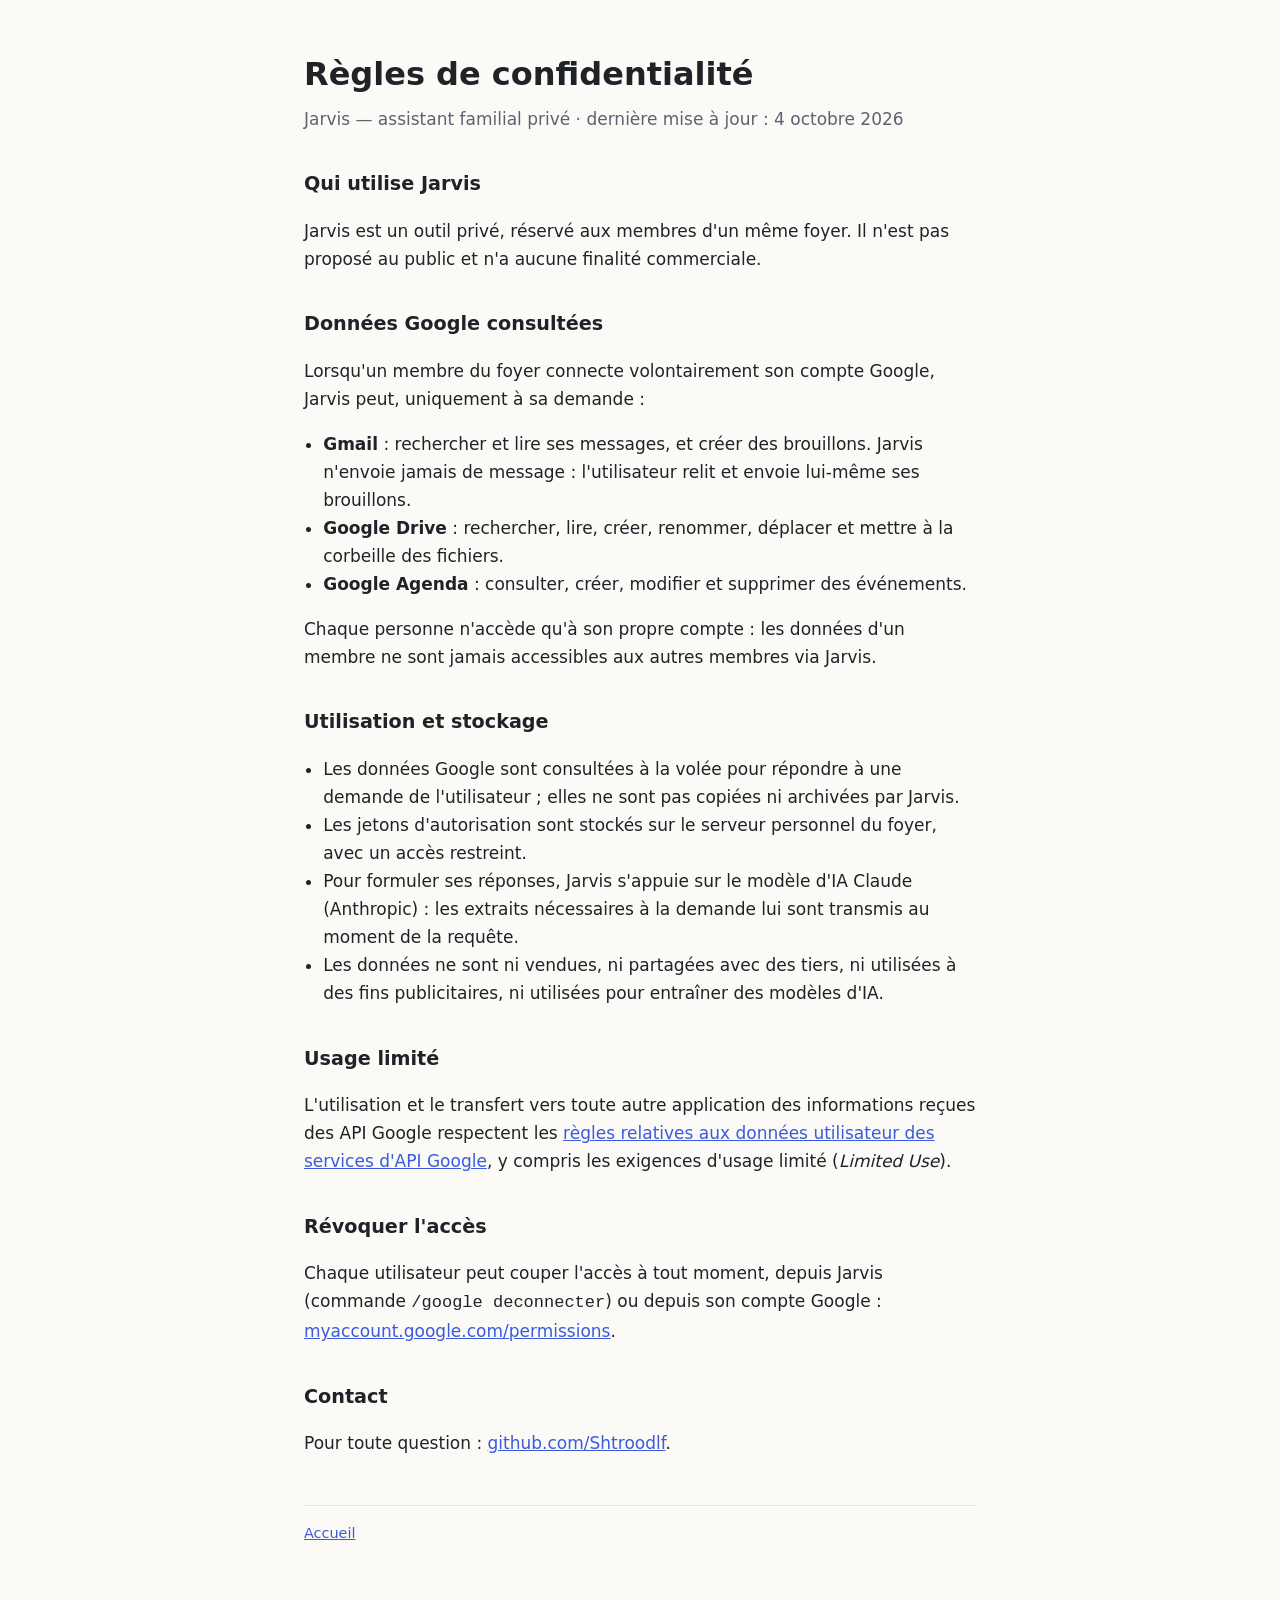
==== confidentialite.html @ 46549f14 "Pages d'accueil et de confidentialité de Jarvis Co-Authored-By: Claude Opus 5.5 <noreply@anthropic.c" ====
<!doctype html>
<html lang="fr">
<head>
<meta charset="utf-8"><meta name="viewport" content="width=device-width, initial-scale=1">
<title>Confidentialité — Jarvis</title>
<link rel="stylesheet" href="style.css">
</head>
<body><main>
<h1>Règles de confidentialité</h1>
<p class="sub">Jarvis — assistant familial privé · dernière mise à jour : 4 octobre 2026</p>

<h2>Qui utilise Jarvis</h2>
<p>Jarvis est un outil privé, réservé aux membres d'un même foyer. Il n'est pas proposé au public
et n'a aucune finalité commerciale.</p>

<h2>Données Google consultées</h2>
<p>Lorsqu'un membre du foyer connecte volontairement son compte Google, Jarvis peut, uniquement
à sa demande :</p>
<ul>
  <li><strong>Gmail</strong> : rechercher et lire ses messages, et créer des brouillons.
      Jarvis n'envoie jamais de message : l'utilisateur relit et envoie lui-même ses brouillons.</li>
  <li><strong>Google Drive</strong> : rechercher, lire, créer, renommer, déplacer et mettre à la corbeille des fichiers.</li>
  <li><strong>Google Agenda</strong> : consulter, créer, modifier et supprimer des événements.</li>
</ul>
<p>Chaque personne n'accède qu'à son propre compte : les données d'un membre ne sont jamais
accessibles aux autres membres via Jarvis.</p>

<h2>Utilisation et stockage</h2>
<ul>
  <li>Les données Google sont consultées à la volée pour répondre à une demande de l'utilisateur ;
      elles ne sont pas copiées ni archivées par Jarvis.</li>
  <li>Les jetons d'autorisation sont stockés sur le serveur personnel du foyer, avec un accès restreint.</li>
  <li>Pour formuler ses réponses, Jarvis s'appuie sur le modèle d'IA Claude (Anthropic) : les extraits
      nécessaires à la demande lui sont transmis au moment de la requête.</li>
  <li>Les données ne sont ni vendues, ni partagées avec des tiers, ni utilisées à des fins publicitaires,
      ni utilisées pour entraîner des modèles d'IA.</li>
</ul>

<h2>Usage limité</h2>
<p>L'utilisation et le transfert vers toute autre application des informations reçues des API Google
respectent les <a href="https://developers.google.com/terms/api-services-user-data-policy">règles
relatives aux données utilisateur des services d'API Google</a>, y compris les exigences d'usage limité
(<em>Limited Use</em>).</p>

<h2>Révoquer l'accès</h2>
<p>Chaque utilisateur peut couper l'accès à tout moment, depuis Jarvis (commande
<code>/google deconnecter</code>) ou depuis son compte Google :
<a href="https://myaccount.google.com/permissions">myaccount.google.com/permissions</a>.</p>

<h2>Contact</h2>
<p>Pour toute question : <a href="https://github.com/Shtroodlf">github.com/Shtroodlf</a>.</p>

<footer><a href="index.html">Accueil</a></footer>
</main></body>
</html>
---- style.css ----
:root { --bg:#fbfaf7; --fg:#1f2328; --muted:#5b6370; --accent:#3b5bdb; --line:#e4e2dc; }
@media (prefers-color-scheme: dark) { :root { --bg:#16181d; --fg:#e8e6e1; --muted:#a3a9b3; --accent:#8ca4ff; --line:#2b2f37; } }
* { box-sizing: border-box; }
body { margin:0; background:var(--bg); color:var(--fg); font:17px/1.65 system-ui, -apple-system, "Segoe UI", sans-serif; }
main { max-width: 44rem; margin: 0 auto; padding: 3rem 1rem 4rem; }
h1 { font-size: 2rem; margin: 0 0 .25rem; } h2 { font-size: 1.2rem; margin-top: 2.2rem; }
.sub { color: var(--muted); margin: 0 0 2rem; }
a { color: var(--accent); } ul { padding-left: 1.2rem; }
footer { margin-top: 3rem; padding-top: 1rem; border-top: 1px solid var(--line); color: var(--muted); font-size: .9rem; }
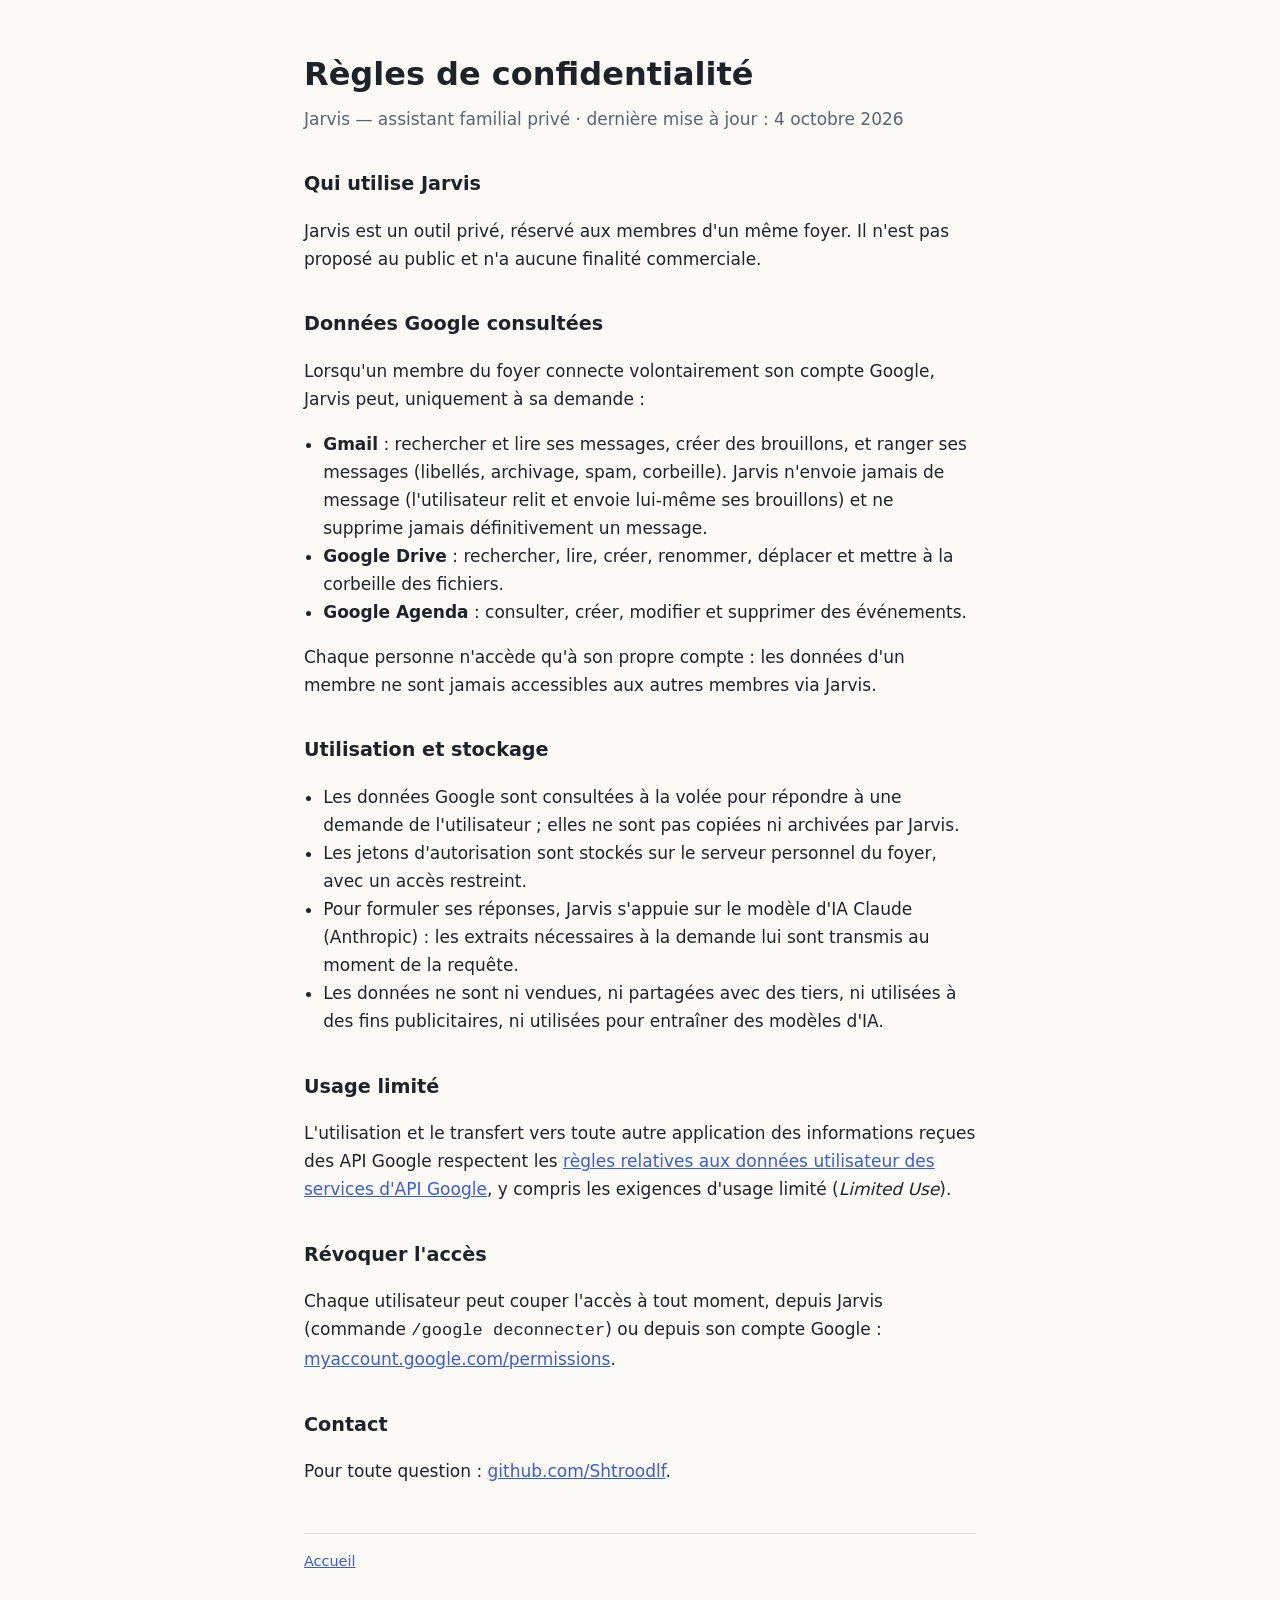
==== commit f8126439: "Confidentialité : rangement des mails Co-Authored-By: Claude Opus 5.5 <noreply@anthropic.com>" ====
--- a/confidentialite.html
+++ b/confidentialite.html
@@ -17,8 +17,9 @@
 <p>Lorsqu'un membre du foyer connecte volontairement son compte Google, Jarvis peut, uniquement
 à sa demande :</p>
 <ul>
-  <li><strong>Gmail</strong> : rechercher et lire ses messages, et créer des brouillons.
-      Jarvis n'envoie jamais de message : l'utilisateur relit et envoie lui-même ses brouillons.</li>
+  <li><strong>Gmail</strong> : rechercher et lire ses messages, créer des brouillons, et ranger ses
+      messages (libellés, archivage, spam, corbeille). Jarvis n'envoie jamais de message (l'utilisateur
+      relit et envoie lui-même ses brouillons) et ne supprime jamais définitivement un message.</li>
   <li><strong>Google Drive</strong> : rechercher, lire, créer, renommer, déplacer et mettre à la corbeille des fichiers.</li>
   <li><strong>Google Agenda</strong> : consulter, créer, modifier et supprimer des événements.</li>
 </ul>
